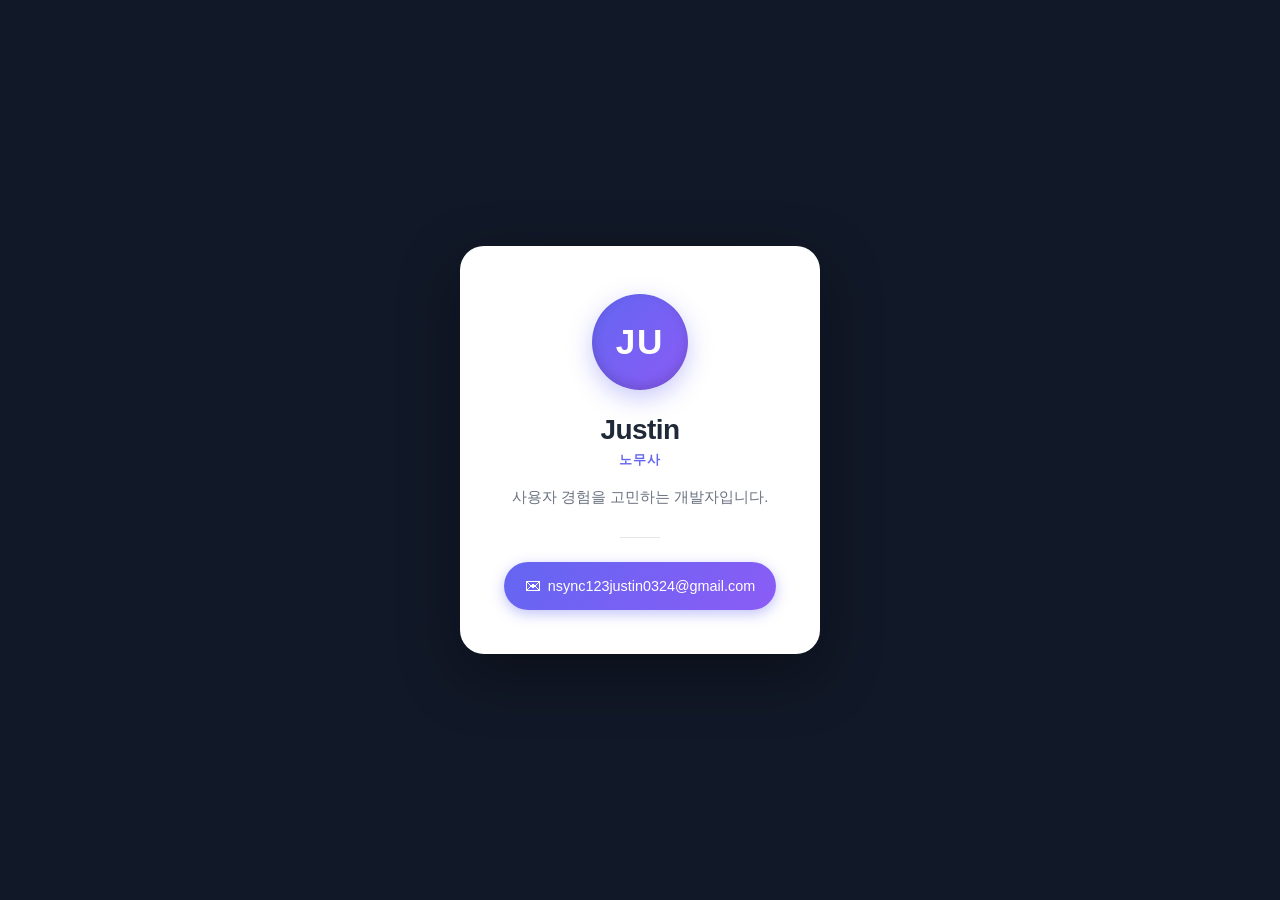
==== CARD INDEX.HTML @ 23a71f5e "파일 이름 수정 Co-Authored-By: Claude Sonnet 4.6 <noreply@anthropic.com>" ====
<!DOCTYPE html>
<html lang="ko">
<head>
  <!-- 문자 인코딩 및 뷰포트 설정 -->
  <meta charset="UTF-8" />
  <meta name="viewport" content="width=device-width, initial-scale=1.0" />
  <title>Justin | 웹 명함</title>

  <!-- 외부 스타일시트 연결 -->
  <link rel="stylesheet" href="style.css" />
</head>
<body>

  <!-- 페이지 전체 중앙 배치 컨테이너 -->
  <main class="page">

    <!-- 명함 카드 영역 -->
    <section class="card" aria-label="개인 명함">

      <!-- 프로필 아바타: 이미지 대신 이니셜 사용 -->
      <div class="avatar" aria-hidden="true">JU</div>

      <!-- 이름 및 직함 -->
      <h1 class="name">Justin</h1>
      <p class="title">노무사</p>

      <!-- 한 줄 자기소개 -->
      <p class="bio">사용자 경험을 고민하는 개발자입니다.</p>

      <!-- 구분선 -->
      <div class="divider" aria-hidden="true"></div>

      <!-- 연락처 영역 -->
      <address class="contact">
        <!-- 이메일 버튼: mailto 링크 + 클립보드 복사 기능 (아이콘은 CSS ::before) -->
        <a
          class="email-btn"
          href="mailto:nsync123justin0324@gmail.com"
          data-email="nsync123justin0324@gmail.com"
          id="emailBtn"
        >nsync123justin0324@gmail.com</a>
      </address>

    </section>

    <!-- 클립보드 복사 후 표시되는 토스트 알림 -->
    <div class="toast" id="toast" role="status" aria-live="polite">
      이메일 주소가 복사되었습니다!
    </div>

  </main>

  <!-- 인터랙션 스크립트 (defer로 DOM 파싱 후 실행) -->
  <script src="script.js" defer></script>
</body>
</html>
---- style.css ----
/* =========================================
   CSS 변수 (테마 컬러 및 공통 값)
   ========================================= */
:root {
  --color-bg: #111827;
  --color-card: #ffffff;
  --color-primary: #6366f1;
  --color-primary-end: #8b5cf6;
  --color-text: #1f2937;
  --color-muted: #6b7280;
  --color-btn-hover: #4f46e5;
  --radius-card: 24px;
  --shadow-card: 0 20px 60px rgba(0, 0, 0, 0.35);
}

/* =========================================
   전역 초기화
   ========================================= */
*, *::before, *::after {
  box-sizing: border-box;
  margin: 0;
  padding: 0;
}

body {
  font-family: 'Segoe UI', 'Apple SD Gothic Neo', 'Noto Sans KR', sans-serif;
  background-color: var(--color-bg);
  color: var(--color-text);
  min-height: 100dvh;
  /* 노치/홈 인디케이터 영역 침범 방지 */
  padding: env(safe-area-inset-top) env(safe-area-inset-right)
           env(safe-area-inset-bottom) env(safe-area-inset-left);
}

/* =========================================
   페이지 레이아웃 (화면 중앙 정렬)
   ========================================= */
.page {
  display: flex;
  flex-direction: column;
  align-items: center;
  justify-content: center;
  min-height: 100dvh;
  /* 모바일: 카드가 화면 끝에 붙지 않도록 충분한 여백 */
  padding: 32px 24px;
}

/* =========================================
   카드 등장 애니메이션
   ========================================= */
@keyframes cardIn {
  from {
    opacity: 0;
    transform: translateY(24px) scale(0.97);
  }
  to {
    opacity: 1;
    transform: translateY(0) scale(1);
  }
}

/* =========================================
   명함 카드
   ========================================= */
.card {
  background-color: var(--color-card);
  border-radius: var(--radius-card);
  box-shadow: var(--shadow-card);
  padding: 40px 28px 36px;
  width: 100%;
  max-width: 360px;
  text-align: center;
  /* 등장 애니메이션 */
  animation: cardIn 0.5s cubic-bezier(0.22, 1, 0.36, 1) both;
  transition: transform 0.3s ease, box-shadow 0.3s ease;
  /* 긴 텍스트 넘침 방지 */
  overflow: hidden;
}

/* 호버 효과 (마우스가 있는 기기에서만) */
@media (hover: hover) {
  .card:hover {
    transform: translateY(-6px);
    box-shadow: 0 28px 72px rgba(0, 0, 0, 0.45);
  }
}

/* =========================================
   이니셜 아바타
   ========================================= */
@keyframes avatarPop {
  0%   { transform: scale(0.7); opacity: 0; }
  70%  { transform: scale(1.08); }
  100% { transform: scale(1); opacity: 1; }
}

.avatar {
  width: 88px;
  height: 88px;
  border-radius: 50%;
  background: linear-gradient(135deg, var(--color-primary), var(--color-primary-end));
  color: #ffffff;
  font-size: 2rem;
  font-weight: 700;
  letter-spacing: 0.05em;
  display: flex;
  align-items: center;
  justify-content: center;
  margin: 0 auto 24px;
  box-shadow: inset 0 -4px 12px rgba(0, 0, 0, 0.15),
              0 8px 24px rgba(99, 102, 241, 0.35);
  /* 아바타 팝 인 효과 */
  animation: avatarPop 0.5s cubic-bezier(0.22, 1, 0.36, 1) 0.15s both;
}

/* =========================================
   이름
   ========================================= */
.name {
  font-size: 1.6rem;
  font-weight: 700;
  color: var(--color-text);
  letter-spacing: -0.02em;
  margin-bottom: 6px;
  /* 긴 이름 줄바꿈 허용 */
  word-break: break-word;
}

/* =========================================
   직함
   ========================================= */
.title {
  font-size: 0.8rem;
  font-weight: 600;
  color: var(--color-primary);
  text-transform: uppercase;
  letter-spacing: 0.1em;
  margin-bottom: 16px;
}

/* =========================================
   한 줄 소개
   ========================================= */
.bio {
  font-size: 0.93rem;
  color: var(--color-muted);
  line-height: 1.65;
  margin-bottom: 28px;
  word-break: keep-all; /* 한국어 단어 중간 줄바꿈 방지 */
}

/* =========================================
   연락처 영역
   ========================================= */
.contact {
  font-style: normal;
}

/* =========================================
   이메일 버튼
   ========================================= */
.email-btn {
  display: flex;
  align-items: center;
  justify-content: center;
  gap: 7px;
  padding: 13px 20px;
  background: linear-gradient(135deg, var(--color-primary), var(--color-primary-end));
  color: #ffffff;
  text-decoration: none;
  border-radius: 50px;
  font-size: 0.875rem;
  font-weight: 500;
  transition: transform 0.2s ease, box-shadow 0.25s ease;
  box-shadow: 0 4px 14px rgba(99, 102, 241, 0.4);
  width: 100%;
  /* 긴 이메일 주소 줄바꿈 처리 */
  overflow-wrap: break-word;
  word-break: break-all;
  line-height: 1.4;
}

/* 이메일 아이콘 (유니코드 대신 ::before 사용) */
.email-btn::before {
  content: '✉';
  flex-shrink: 0; /* 이메일이 길어져도 아이콘은 줄어들지 않음 */
  font-size: 1rem;
}

/* 버튼 호버 */
@media (hover: hover) {
  .email-btn:hover {
    transform: translateY(-2px);
    box-shadow: 0 6px 20px rgba(99, 102, 241, 0.55);
  }
}

/* 버튼 탭/클릭 피드백 */
.email-btn:active {
  transform: scale(0.97);
  box-shadow: 0 2px 8px rgba(99, 102, 241, 0.3);
}

/* =========================================
   구분선 (버튼 위)
   ========================================= */
.divider {
  width: 40px;
  height: 1px;
  background: #e5e7eb;
  margin: 0 auto 24px;
}

/* =========================================
   토스트 알림
   ========================================= */
.toast {
  position: fixed;
  /* 홈 인디케이터 위로 띄움 */
  bottom: calc(28px + env(safe-area-inset-bottom));
  left: 50%;
  transform: translateX(-50%) translateY(16px);
  background-color: #1f2937;
  color: #ffffff;
  padding: 10px 18px;
  border-radius: 10px;
  font-size: 0.85rem;
  /* 긴 화면에서도 화면 밖으로 안 나가도록 */
  max-width: calc(100vw - 48px);
  text-align: center;
  opacity: 0;
  pointer-events: none;
  transition: opacity 0.25s ease, transform 0.25s ease;
  z-index: 100;
}

.toast.show {
  opacity: 1;
  transform: translateX(-50%) translateY(0);
}

/* =========================================
   반응형: 480px 이상 (태블릿/데스크톱)
   ========================================= */
@media (min-width: 480px) {
  .page {
    padding: 48px 32px;
  }

  .card {
    padding: 48px 44px 44px;
  }

  .avatar {
    width: 96px;
    height: 96px;
    font-size: 2.2rem;
  }

  .name {
    font-size: 1.75rem;
  }

  .email-btn {
    /* 넓은 화면: 내용 너비에 맞춤 */
    width: auto;
    font-size: 0.9rem;
    padding: 13px 28px;
    word-break: normal;
  }
}
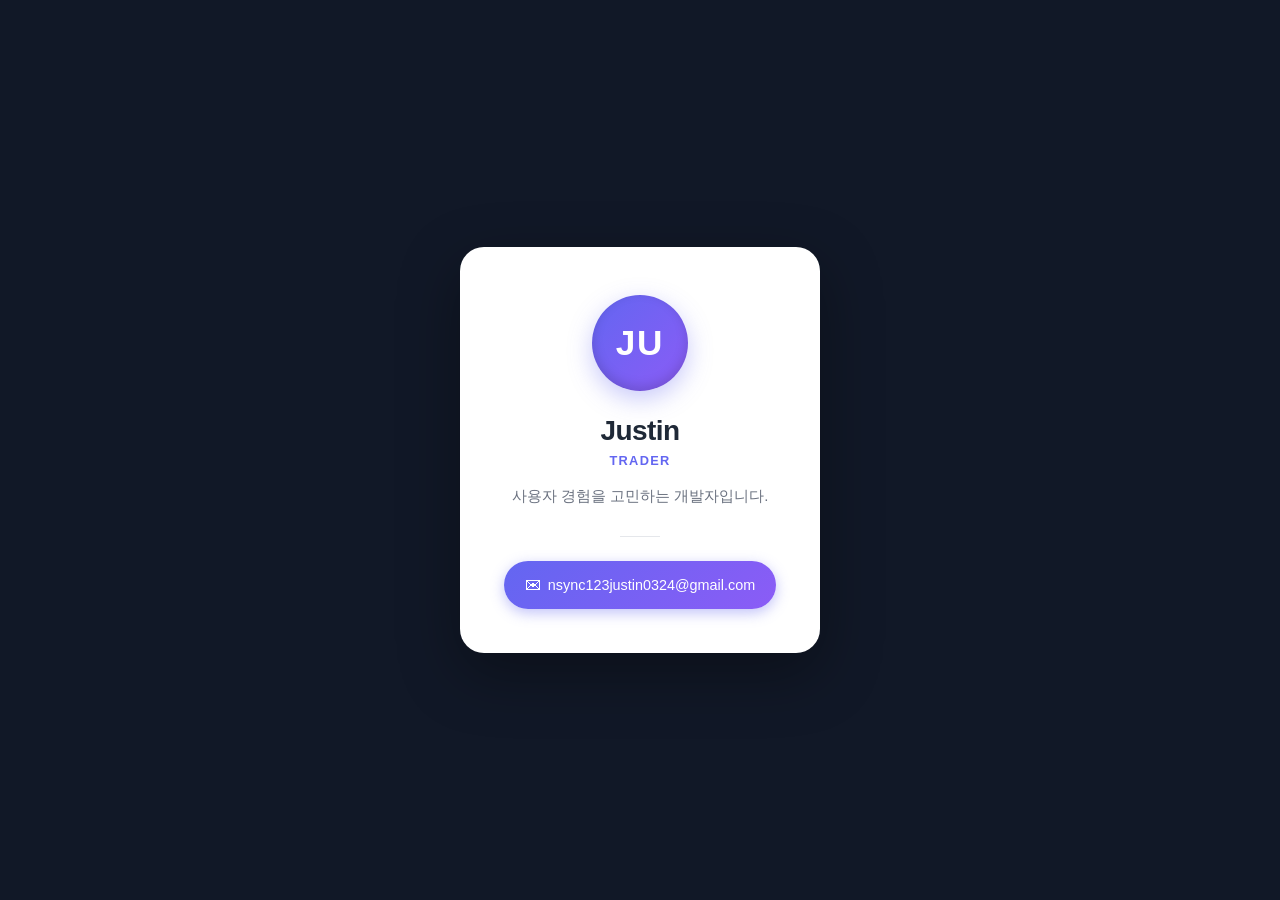
==== commit 2dee7bef: "직함 Trader로 수정" ====
--- a/CARD INDEX.HTML
+++ b/CARD INDEX.HTML
@@ -22,7 +22,7 @@
 
       <!-- 이름 및 직함 -->
       <h1 class="name">Justin</h1>
-      <p class="title">노무사</p>
+      <p class="title">Trader</p>
 
       <!-- 한 줄 자기소개 -->
       <p class="bio">사용자 경험을 고민하는 개발자입니다.</p>
